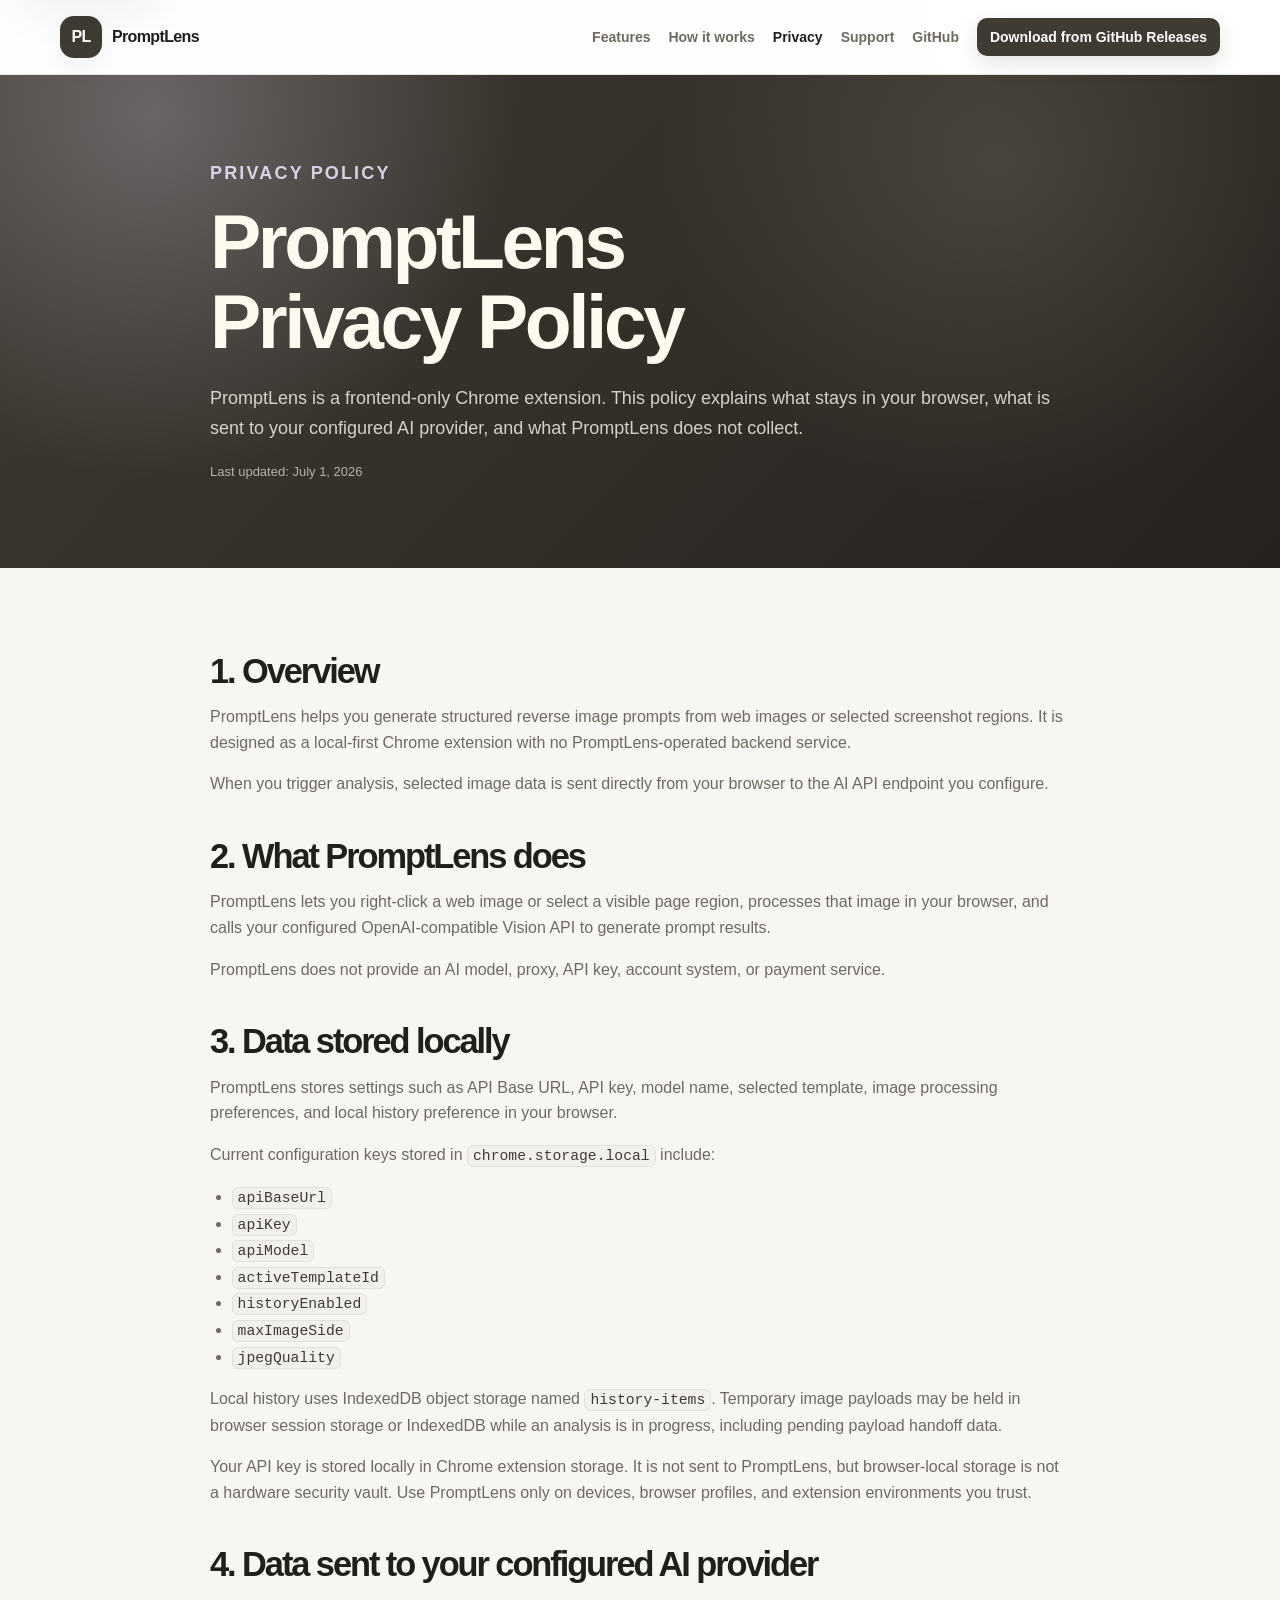
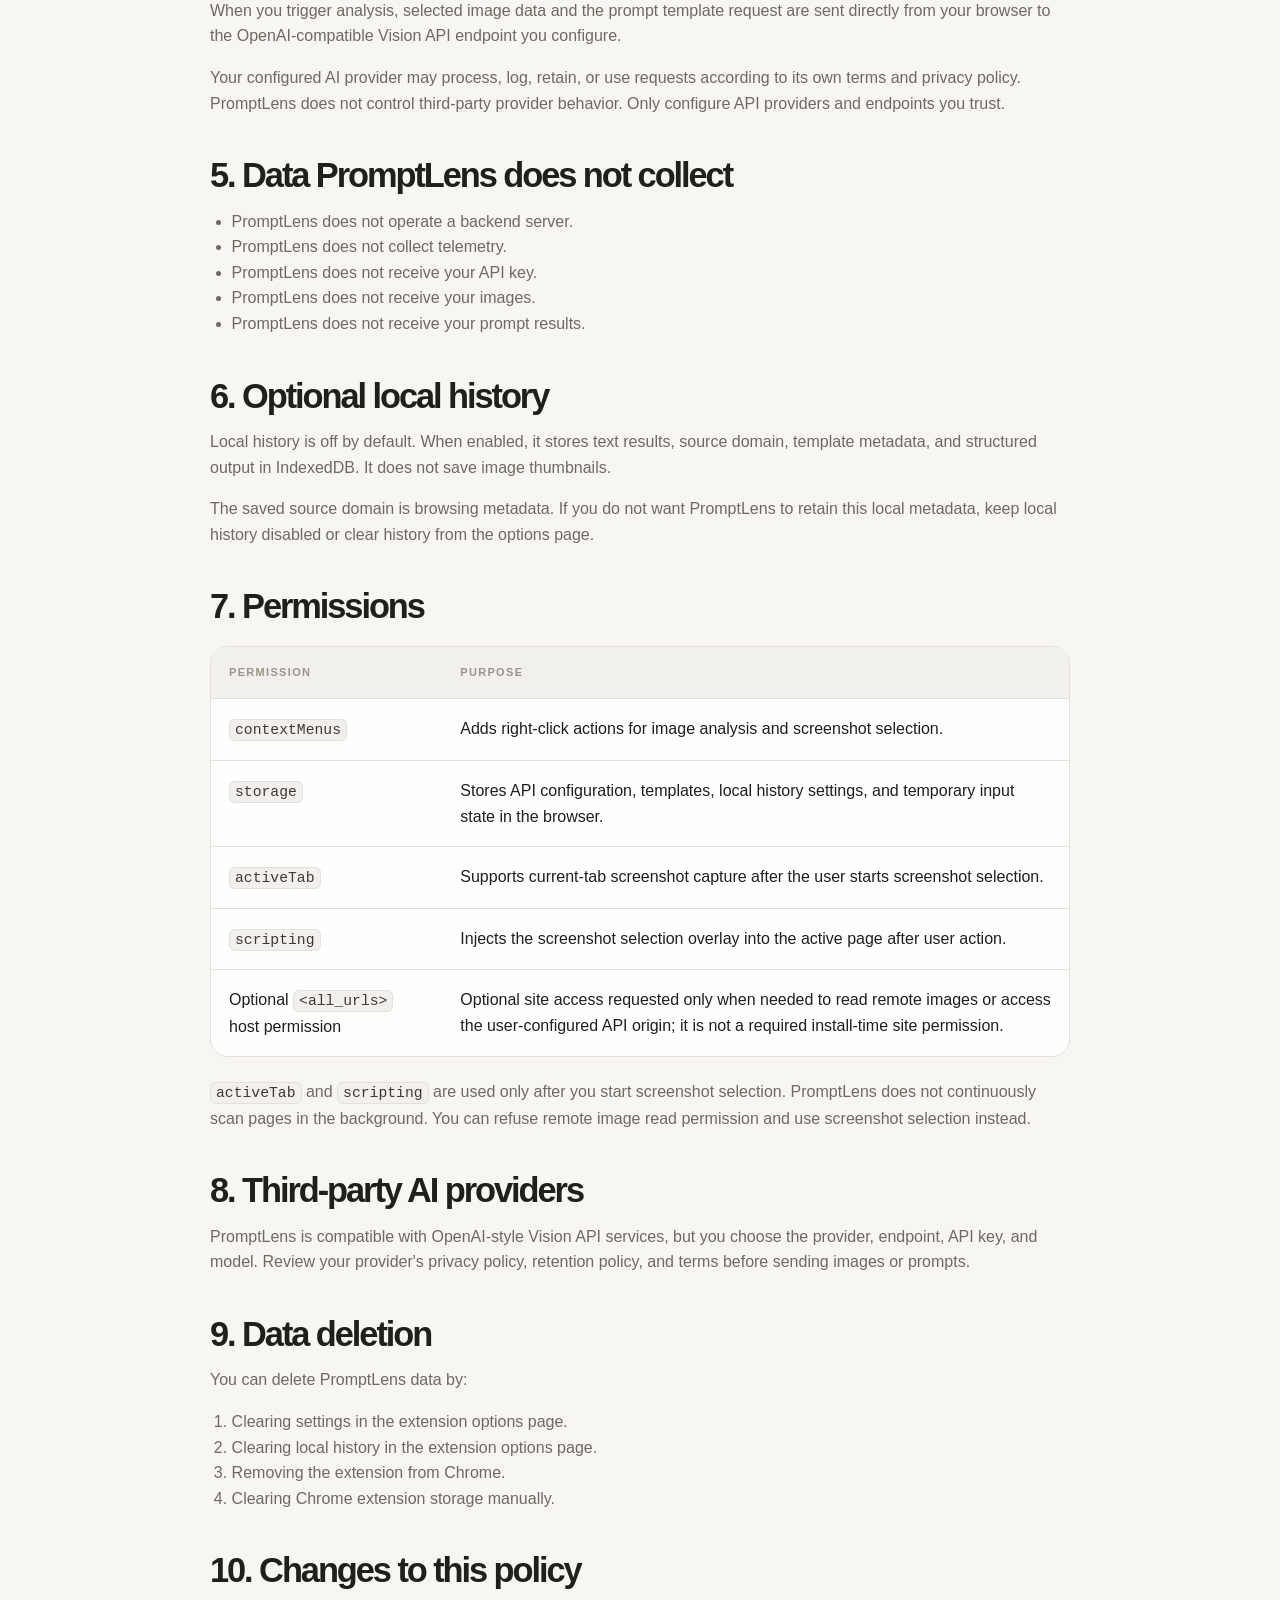
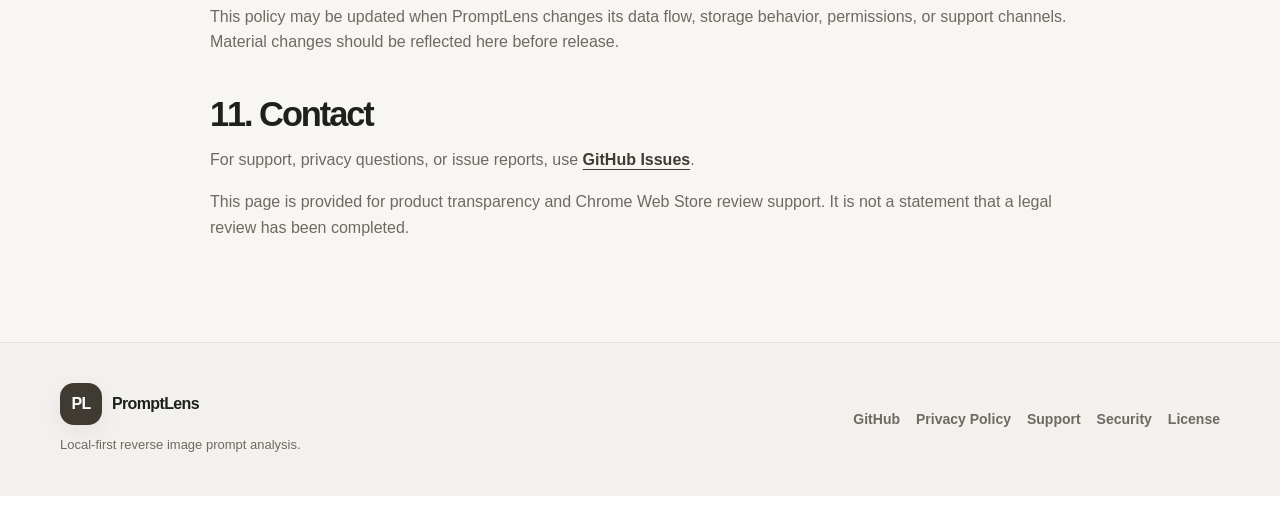
==== site/privacy/index.html @ fcf952e8 "docs: point website downloads to v0.3.0 release Co-Authored-By: Claude <noreply@anthropic.com>" ====
<!doctype html>
<html lang="en">
<head>
  <meta charset="utf-8">
  <meta name="viewport" content="width=device-width, initial-scale=1">
  <title>Privacy Policy — PromptLens</title>
  <meta name="theme-color" content="#3f3a32">
  <link rel="icon" href="../assets/favicon.png" type="image/png">
  <meta name="description" content="Privacy Policy for PromptLens, a local-first Chrome extension that uses your configured OpenAI-compatible Vision API.">
  <link rel="stylesheet" href="../assets/site.css?v=20260701-hero">
</head>
<body>
  <a class="skip-link" href="#main-content">Skip to content</a>
  <header class="site-header">
    <nav class="nav shell" aria-label="Primary navigation">
      <a class="brand" href="../" aria-label="PromptLens home"><span class="brand-mark">PL</span><span>PromptLens</span></a>
      <button class="nav-toggle" type="button" aria-expanded="false" aria-controls="nav-links" aria-label="Open navigation">Menu</button>
      <div class="nav-links" id="nav-links">
        <a href="../#features">Features</a>
        <a href="../#how-it-works">How it works</a>
        <a href="../privacy/" aria-current="page">Privacy</a>
        <a href="../support/">Support</a>
        <a href="https://github.com/wildbyteai/promptlens">GitHub</a>
        <a class="nav-cta" href="https://github.com/wildbyteai/promptlens/releases/tag/v0.3.0">Download from GitHub Releases</a>
      </div>
    </nav>
  </header>

  <main id="main-content">
    <section class="page-hero section-dark">
      <div class="shell narrow">
        <p class="eyebrow">Privacy Policy</p>
        <h1>PromptLens Privacy Policy</h1>
        <p>PromptLens is a frontend-only Chrome extension. This policy explains what stays in your browser, what is sent to your configured AI provider, and what PromptLens does not collect.</p>
        <p class="last-updated">Last updated: July 1, 2026</p>
      </div>
    </section>

    <article class="section policy-content">
      <div class="shell narrow prose">
        <h2>1. Overview</h2>
        <p>PromptLens helps you generate structured reverse image prompts from web images or selected screenshot regions. It is designed as a local-first Chrome extension with no PromptLens-operated backend service.</p>
        <p>When you trigger analysis, selected image data is sent directly from your browser to the AI API endpoint you configure.</p>

        <h2>2. What PromptLens does</h2>
        <p>PromptLens lets you right-click a web image or select a visible page region, processes that image in your browser, and calls your configured OpenAI-compatible Vision API to generate prompt results.</p>
        <p>PromptLens does not provide an AI model, proxy, API key, account system, or payment service.</p>

        <h2>3. Data stored locally</h2>
        <p>PromptLens stores settings such as API Base URL, API key, model name, selected template, image processing preferences, and local history preference in your browser.</p>
        <p>Current configuration keys stored in <code>chrome.storage.local</code> include:</p>
        <ul>
          <li><code>apiBaseUrl</code></li>
          <li><code>apiKey</code></li>
          <li><code>apiModel</code></li>
          <li><code>activeTemplateId</code></li>
          <li><code>historyEnabled</code></li>
          <li><code>maxImageSide</code></li>
          <li><code>jpegQuality</code></li>
        </ul>
        <p>Local history uses IndexedDB object storage named <code>history-items</code>. Temporary image payloads may be held in browser session storage or IndexedDB while an analysis is in progress, including pending payload handoff data.</p>
        <p>Your API key is stored locally in Chrome extension storage. It is not sent to PromptLens, but browser-local storage is not a hardware security vault. Use PromptLens only on devices, browser profiles, and extension environments you trust.</p>

        <h2>4. Data sent to your configured AI provider</h2>
        <p>When you trigger analysis, selected image data and the prompt template request are sent directly from your browser to the OpenAI-compatible Vision API endpoint you configure.</p>
        <p>Your configured AI provider may process, log, retain, or use requests according to its own terms and privacy policy. PromptLens does not control third-party provider behavior. Only configure API providers and endpoints you trust.</p>

        <h2>5. Data PromptLens does not collect</h2>
        <ul>
          <li>PromptLens does not operate a backend server.</li>
          <li>PromptLens does not collect telemetry.</li>
          <li>PromptLens does not receive your API key.</li>
          <li>PromptLens does not receive your images.</li>
          <li>PromptLens does not receive your prompt results.</li>
        </ul>

        <h2>6. Optional local history</h2>
        <p>Local history is off by default. When enabled, it stores text results, source domain, template metadata, and structured output in IndexedDB. It does not save image thumbnails.</p>
        <p>The saved source domain is browsing metadata. If you do not want PromptLens to retain this local metadata, keep local history disabled or clear history from the options page.</p>

        <h2>7. Permissions</h2>
        <div class="table-wrap in-prose">
          <table>
            <thead>
              <tr>
                <th scope="col">Permission</th>
                <th scope="col">Purpose</th>
              </tr>
            </thead>
            <tbody>
              <tr>
                <td><code>contextMenus</code></td>
                <td>Adds right-click actions for image analysis and screenshot selection.</td>
              </tr>
              <tr>
                <td><code>storage</code></td>
                <td>Stores API configuration, templates, local history settings, and temporary input state in the browser.</td>
              </tr>
              <tr>
                <td><code>activeTab</code></td>
                <td>Supports current-tab screenshot capture after the user starts screenshot selection.</td>
              </tr>
              <tr>
                <td><code>scripting</code></td>
                <td>Injects the screenshot selection overlay into the active page after user action.</td>
              </tr>
              <tr>
                <td>Optional <code>&lt;all_urls&gt;</code> host permission</td>
                <td>Optional site access requested only when needed to read remote images or access the user-configured API origin; it is not a required install-time site permission.</td>
              </tr>
            </tbody>
          </table>
        </div>
        <p><code>activeTab</code> and <code>scripting</code> are used only after you start screenshot selection. PromptLens does not continuously scan pages in the background. You can refuse remote image read permission and use screenshot selection instead.</p>

        <h2>8. Third-party AI providers</h2>
        <p>PromptLens is compatible with OpenAI-style Vision API services, but you choose the provider, endpoint, API key, and model. Review your provider's privacy policy, retention policy, and terms before sending images or prompts.</p>

        <h2>9. Data deletion</h2>
        <p>You can delete PromptLens data by:</p>
        <ol>
          <li>Clearing settings in the extension options page.</li>
          <li>Clearing local history in the extension options page.</li>
          <li>Removing the extension from Chrome.</li>
          <li>Clearing Chrome extension storage manually.</li>
        </ol>

        <h2>10. Changes to this policy</h2>
        <p>This policy may be updated when PromptLens changes its data flow, storage behavior, permissions, or support channels. Material changes should be reflected here before release.</p>

        <h2>11. Contact</h2>
        <p>For support, privacy questions, or issue reports, use <a href="https://github.com/wildbyteai/promptlens/issues">GitHub Issues</a>.</p>
        <p>This page is provided for product transparency and Chrome Web Store review support. It is not a statement that a legal review has been completed.</p>
      </div>
    </article>
  </main>

  <footer class="site-footer">
    <div class="shell footer-grid">
      <div>
        <a class="brand" href="../" aria-label="PromptLens home"><span class="brand-mark">PL</span><span>PromptLens</span></a>
        <p>Local-first reverse image prompt analysis.</p>
      </div>
      <nav class="footer-links" aria-label="Footer navigation">
        <a href="https://github.com/wildbyteai/promptlens">GitHub</a>
        <a href="../privacy/">Privacy Policy</a>
        <a href="../support/">Support</a>
        <a href="https://github.com/wildbyteai/promptlens/security">Security</a>
        <a href="https://github.com/wildbyteai/promptlens/blob/main/LICENSE">License</a>
      </nav>
    </div>
  </footer>
  <script src="../assets/site.js"></script>
</body>
</html>
---- site/assets/site.css ----
/* PromptLens website styles. No external dependencies, no remote fonts, no analytics. */
:root {
  color-scheme: light;
  --bg: #f7f6f2;
  --bg-soft: #fbfaf7;
  --surface: #ffffff;
  --surface-muted: #f1f0ec;
  --border: #e4e1da;
  --border-strong: #cbc6bb;
  --text: #1f1f1c;
  --muted: #6e6a62;
  --faint: #9a9489;
  --accent: #3f3a32;
  --accent-hover: #26231f;
  --accent-soft: #ece8ff;
  --success: #087f5b;
  --success-bg: #e7f8ef;
  --danger: #c92a2a;
  --danger-bg: #fff0f0;
  --warning: #b35c00;
  --warning-bg: #fff7df;
  --info: #2563eb;
  --info-bg: #eef4ff;
  --cream: #fff6d8;
  --radius-control: 10px;
  --radius-card: 18px;
  --radius-large: 24px;
  --shadow-soft: 0 8px 24px rgba(40, 36, 28, 0.06);
  --shadow-card: 0 18px 48px rgba(40, 36, 28, 0.08);
  --shadow-deep: 0 28px 80px rgba(40, 36, 28, 0.16);
  --font-sans: -apple-system, BlinkMacSystemFont, "Segoe UI", "PingFang SC", "Microsoft YaHei", sans-serif;
  --font-mono: ui-monospace, SFMono-Regular, Menlo, Consolas, monospace;
  --shell: 1160px;
}

* {
  box-sizing: border-box;
}

html {
  scroll-behavior: smooth;
}

@media (prefers-reduced-motion: reduce) {
  html {
    scroll-behavior: auto;
  }

  *,
  *::before,
  *::after {
    animation-duration: 1ms !important;
    animation-iteration-count: 1 !important;
    transition-duration: 1ms !important;
  }
}

body {
  margin: 0;
  min-height: 100vh;
  color: var(--text);
  background:
    radial-gradient(circle at 12% 8%, rgba(79, 70, 229, 0.08), transparent 28%),
    linear-gradient(180deg, var(--bg-soft), var(--bg));
  font-family: var(--font-sans);
  line-height: 1.6;
  -webkit-font-smoothing: antialiased;
  text-rendering: optimizeLegibility;
}

img {
  display: block;
  max-width: 100%;
  height: auto;
}

a {
  color: inherit;
  text-decoration: none;
}

button,
a,
summary {
  -webkit-tap-highlight-color: transparent;
}

button:focus-visible,
a:focus-visible,
summary:focus-visible {
  outline: 3px solid rgba(63, 58, 50, 0.22);
  outline-offset: 2px;
}

code {
  padding: 2px 5px;
  border: 1px solid var(--border);
  border-radius: 6px;
  background: var(--surface-muted);
  color: var(--accent);
  font-family: var(--font-mono);
  font-size: 0.92em;
}

.shell {
  width: min(var(--shell), calc(100% - 36px));
  margin-inline: auto;
}

.narrow {
  width: min(860px, calc(100% - 36px));
}

.skip-link {
  position: fixed;
  left: 16px;
  top: 16px;
  z-index: 100;
  transform: translateY(-160%);
  padding: 10px 14px;
  border-radius: 999px;
  background: var(--accent);
  color: #fff;
  font-weight: 760;
  box-shadow: var(--shadow-card);
}

.skip-link:focus {
  transform: translateY(0);
}

.site-header {
  position: sticky;
  top: 0;
  z-index: 20;
  border-bottom: 1px solid rgba(228, 225, 218, 0.86);
  background: rgba(255, 255, 255, 0.88);
  backdrop-filter: blur(18px);
}

.nav {
  min-height: 74px;
  display: flex;
  align-items: center;
  justify-content: space-between;
  gap: 16px;
}

.brand {
  display: inline-flex;
  align-items: center;
  gap: 10px;
  color: var(--text);
  font-weight: 760;
  letter-spacing: -0.04em;
}

.brand-mark {
  width: 42px;
  height: 42px;
  border-radius: 14px;
  display: grid;
  place-items: center;
  background: var(--accent);
  color: #fff;
  font-weight: 850;
  letter-spacing: -0.05em;
  box-shadow: var(--shadow-soft);
}

.nav-links {
  display: flex;
  align-items: center;
  gap: 18px;
  color: var(--muted);
  font-size: 14px;
  font-weight: 650;
}

.nav-links a:hover,
.footer-links a:hover,
.text-link:hover,
.prose a:hover,
.support-toc a:hover {
  color: var(--text);
}

.nav-links [aria-current="page"] {
  color: var(--text);
}

.nav-cta,
.button,
.secondary-link,
.copy-button-main {
  display: inline-flex;
  align-items: center;
  justify-content: center;
  border-radius: var(--radius-control);
  font: inherit;
  font-size: 14px;
  font-weight: 760;
  transition: transform 150ms ease, background 150ms ease, border-color 150ms ease, box-shadow 150ms ease, color 150ms ease;
}

.nav-cta {
  min-height: 38px;
  padding: 8px 13px;
  background: var(--accent);
  color: #fff !important;
  box-shadow: 0 8px 22px rgba(38, 35, 31, 0.12);
}

.nav-cta:hover,
.button-primary:hover {
  background: var(--accent-hover);
  color: #fff !important;
  transform: translateY(-1px);
}

.nav-toggle {
  display: none;
  min-height: 38px;
  padding: 8px 12px;
  border: 1px solid var(--border);
  border-radius: var(--radius-control);
  background: #fff;
  color: var(--text);
  font: inherit;
  font-size: 14px;
  font-weight: 760;
}

.section {
  padding: 86px 0;
}

.section-muted {
  background: rgba(241, 240, 236, 0.72);
}

.section-dark,
.section-dark-soft {
  color: #fffaf0;
  background:
    radial-gradient(circle at 12% 8%, rgba(236, 232, 255, 0.26), transparent 30%),
    radial-gradient(circle at 78% 18%, rgba(255, 246, 216, 0.12), transparent 32%),
    linear-gradient(135deg, #3f3a32 0%, #26231f 100%);
}

.hero {
  position: relative;
  overflow: hidden;
  padding: 104px 0 92px;
}

.hero::after {
  content: "";
  position: absolute;
  inset: auto -8% -30% 48%;
  height: 420px;
  border-radius: 999px;
  background: rgba(236, 232, 255, 0.10);
  filter: blur(20px);
  pointer-events: none;
}

.hero-grid {
  position: relative;
  z-index: 1;
  display: grid;
  grid-template-columns: minmax(0, 0.92fr) minmax(420px, 1.08fr);
  align-items: center;
  gap: 54px;
}

.eyebrow,
.card-kicker {
  margin: 0 0 12px;
  color: var(--faint);
  font-size: 11px;
  font-weight: 760;
  letter-spacing: 0.12em;
  text-transform: uppercase;
}

.section-dark .eyebrow,
.section-dark-soft .eyebrow {
  color: rgba(236, 232, 255, 0.86);
}

h1,
h2,
h3,
p {
  margin-top: 0;
}

h1 {
  margin-bottom: 22px;
  max-width: 780px;
  font-size: clamp(2rem, 4.5vw, 3.5rem);
  line-height: 1.05;
  letter-spacing: -0.045em;
  text-wrap: balance;
}

h2 {
  margin-bottom: 16px;
  font-size: clamp(2rem, 4vw, 3.35rem);
  line-height: 1;
  letter-spacing: -0.06em;
  text-wrap: balance;
}

h3 {
  margin-bottom: 8px;
  font-size: 16px;
  line-height: 1.25;
  letter-spacing: -0.02em;
}

.hero-lede,
.page-hero p {
  color: rgba(255, 250, 240, 0.80);
  font-size: 18px;
  line-height: 1.65;
}

.trust-list,
.check-list {
  display: flex;
  flex-wrap: wrap;
  gap: 8px;
  margin: 24px 0 0;
  padding: 0;
  list-style: none;
}

.trust-list li,
.check-list li,
.badge-pill {
  display: inline-flex;
  align-items: center;
  gap: 7px;
  min-height: 34px;
  padding: 7px 11px;
  border-radius: 999px;
  background: rgba(255, 255, 255, 0.10);
  color: rgba(255, 250, 240, 0.84);
  font-size: 13px;
  font-weight: 720;
}

.trust-list li::before,
.check-list li::before,
.badge-pill::before {
  content: "";
  width: 7px;
  height: 7px;
  border-radius: 50%;
  background: currentColor;
}

.hero-actions {
  display: flex;
  flex-wrap: wrap;
  gap: 10px;
  margin-top: 28px;
}

.button {
  min-height: 44px;
  padding: 11px 16px;
}

.button-primary {
  background: var(--accent);
  color: #fff;
  box-shadow: 0 8px 22px rgba(38, 35, 31, 0.16);
}

.button-secondary {
  border: 1px solid rgba(255, 255, 255, 0.20);
  background: rgba(255, 255, 255, 0.08);
  color: #fffaf0;
}

.button-secondary:hover {
  border-color: rgba(255, 255, 255, 0.36);
  background: rgba(255, 255, 255, 0.13);
}

.availability-note {
  margin: 14px 0 0;
  color: rgba(255, 250, 240, 0.62);
  font-size: 13px;
}

.availability-note.dark {
  color: var(--muted);
}

.hero-media {
  position: relative;
  min-height: 620px;
}

.screenshot-card {
  position: absolute;
  margin: 0;
  overflow: hidden;
  border: 1px solid rgba(228, 225, 218, 0.28);
  border-radius: var(--radius-large);
  background: rgba(255, 255, 255, 0.92);
  box-shadow: var(--shadow-deep);
}

.screenshot-card::before,
.screenshot-feature::before {
  content: "";
  display: block;
  height: 34px;
  border-bottom: 1px solid var(--border);
  background:
    radial-gradient(circle at 18px 17px, #ff6b6b 0 4px, transparent 5px),
    radial-gradient(circle at 34px 17px, #ffd43b 0 4px, transparent 5px),
    radial-gradient(circle at 50px 17px, #51cf66 0 4px, transparent 5px),
    linear-gradient(180deg, #fff, #fbfaf7);
}

.screenshot-card img,
.screenshot-feature img {
  width: 100%;
}

.screenshot-card-large {
  right: 0;
  top: 34px;
  width: min(94%, 660px);
}

.screenshot-card-small {
  width: min(52%, 338px);
}

.screenshot-card-menu {
  left: 0;
  top: 0;
}

.screenshot-card-options {
  left: 32px;
  bottom: 0;
}

.section-heading {
  max-width: 760px;
  margin-bottom: 30px;
}

.section-heading p:not(.eyebrow) {
  color: var(--muted);
  font-size: 15px;
}

.card-grid,
.steps,
.screenshot-grid,
.note-grid,
.install-grid,
.privacy-grid,
.footer-grid,
.support-grid,
.error-list {
  display: grid;
  gap: 14px;
}

.four-up {
  grid-template-columns: repeat(4, minmax(0, 1fr));
}

.card,
.step-card,
.install-card,
.error-list article,
details,
.note-grid p,
.support-toc,
.screenshot-feature {
  border: 1px solid var(--border);
  border-radius: var(--radius-card);
  background: rgba(255, 255, 255, 0.92);
  box-shadow: var(--shadow-soft);
}

.card,
.step-card,
.install-card,
.error-list article,
details,
.note-grid p {
  padding: 22px;
}

.card p,
.step-card p,
.install-card p,
.error-list p,
details p,
.note-grid p,
.prose p,
.prose li {
  color: var(--muted);
}

.card p,
.step-card p,
.install-card p,
.error-list p,
details p,
.note-grid p {
  margin-bottom: 0;
  font-size: 13px;
  line-height: 1.6;
}

.steps {
  grid-template-columns: repeat(3, minmax(0, 1fr));
}

.step-number {
  display: grid;
  width: 38px;
  height: 38px;
  place-items: center;
  margin-bottom: 16px;
  border-radius: 999px;
  background: var(--accent);
  color: #fff;
  font-weight: 850;
  box-shadow: 0 8px 22px rgba(38, 35, 31, 0.16);
}

.callout {
  margin-top: 22px;
  padding: 14px;
  border: 1px solid rgba(37, 99, 235, 0.14);
  border-radius: 14px;
  background: var(--info-bg);
  color: var(--info);
  font-size: 13px;
  line-height: 1.55;
}

.screenshot-grid {
  grid-template-columns: repeat(2, minmax(0, 1fr));
  gap: 18px;
}

.screenshot-feature {
  overflow: hidden;
}

.screenshot-feature img {
  aspect-ratio: 16 / 10;
  object-fit: cover;
  object-position: top left;
  border-bottom: 1px solid var(--border);
}

.screenshot-feature div {
  padding: 18px 20px 20px;
}

.screenshot-feature.wide {
  grid-column: 1 / -1;
}

.privacy-grid {
  grid-template-columns: 1.05fr 0.95fr;
  align-items: start;
}

.privacy-grid p,
.section-dark-soft li {
  color: rgba(255, 250, 240, 0.78);
}

.text-link,
.prose a {
  color: var(--accent);
  font-weight: 760;
  text-decoration: underline;
  text-underline-offset: 0.22em;
}

.section-dark-soft .text-link {
  color: var(--cream);
}

.table-wrap {
  overflow-x: auto;
  border: 1px solid var(--border);
  border-radius: var(--radius-card);
  background: rgba(255, 255, 255, 0.92);
  box-shadow: var(--shadow-soft);
}

.table-wrap.in-prose {
  margin: 22px 0;
  box-shadow: none;
}

table {
  width: 100%;
  min-width: 720px;
  border-collapse: collapse;
}

th,
td {
  padding: 17px 18px;
  border-bottom: 1px solid var(--border);
  text-align: left;
  vertical-align: top;
}

th {
  background: var(--surface-muted);
  color: var(--faint);
  font-size: 11px;
  font-weight: 760;
  letter-spacing: 0.12em;
  text-transform: uppercase;
}

tr:last-child td {
  border-bottom: 0;
}

.note-grid {
  grid-template-columns: repeat(3, minmax(0, 1fr));
  margin-top: 14px;
}

.install-grid {
  grid-template-columns: 1fr 1fr;
  align-items: start;
  gap: 22px;
}

.install-card ol {
  margin: 0;
  padding-left: 1.2rem;
  color: var(--muted);
}

.faq-list {
  display: grid;
  gap: 10px;
}

details {
  box-shadow: none;
}

summary {
  cursor: pointer;
  color: var(--text);
  font-weight: 760;
  list-style: none;
}

summary::-webkit-details-marker {
  display: none;
}

summary::before {
  content: "▸";
  display: inline-block;
  margin-right: 8px;
  color: var(--faint);
  transition: transform 150ms ease;
}

details[open] summary::before {
  transform: rotate(90deg);
}

details p {
  margin-top: 12px;
}

.site-footer {
  padding: 40px 0;
  border-top: 1px solid var(--border);
  background: rgba(241, 240, 236, 0.72);
}

.footer-grid {
  grid-template-columns: 1fr auto;
  align-items: center;
  gap: 22px;
}

.site-footer p {
  margin: 10px 0 0;
  color: var(--muted);
  font-size: 13px;
}

.footer-links {
  display: flex;
  flex-wrap: wrap;
  gap: 16px;
  color: var(--muted);
  font-size: 14px;
  font-weight: 650;
}

.page-hero {
  padding: 84px 0 72px;
}

.page-hero h1 {
  font-size: clamp(2.6rem, 6vw, 5rem);
}

.last-updated {
  color: rgba(255, 250, 240, 0.64) !important;
  font-size: 13px !important;
}

.prose h2 {
  margin-top: 42px;
  font-size: clamp(1.55rem, 3vw, 2.15rem);
}

.prose h2:first-child {
  margin-top: 0;
}

.prose h3 {
  margin-top: 26px;
}

.prose ul,
.prose ol {
  padding-left: 1.35rem;
}

.policy-content,
.support-layout {
  background: var(--bg);
}

.support-grid {
  grid-template-columns: 250px minmax(0, 1fr);
  align-items: start;
  gap: 22px;
}

.support-toc {
  position: sticky;
  top: 96px;
  display: grid;
  gap: 4px;
  padding: 14px;
}

.support-toc a {
  padding: 7px 9px;
  border-radius: 8px;
  color: var(--muted);
  font-size: 13px;
  font-weight: 720;
}

.support-toc a:hover {
  background: var(--surface-muted);
}

.support-content section {
  padding-bottom: 40px;
  border-bottom: 1px solid var(--border);
  margin-bottom: 40px;
}

.support-content section:last-child {
  padding-bottom: 0;
  border-bottom: 0;
  margin-bottom: 0;
}

.error-list {
  grid-template-columns: repeat(2, minmax(0, 1fr));
}

@media (max-width: 980px) {
  .nav {
    flex-wrap: wrap;
    padding: 14px 0;
  }

  .nav-toggle {
    display: inline-flex;
  }

  .nav-links {
    display: none;
    width: 100%;
    flex-direction: column;
    align-items: stretch;
    gap: 4px;
    padding: 10px 0 4px;
  }

  .nav-links.is-open {
    display: flex;
  }

  .nav-links a {
    padding: 9px 0;
  }

  .nav-cta {
    text-align: center;
  }

  .hero-grid,
  .privacy-grid,
  .install-grid,
  .support-grid {
    grid-template-columns: 1fr;
  }

  .hero-media {
    min-height: 560px;
  }

  .four-up,
  .steps,
  .note-grid {
    grid-template-columns: repeat(2, minmax(0, 1fr));
  }

  .support-toc {
    position: static;
  }
}

@media (max-width: 640px) {
  .shell,
  .narrow {
    width: min(100% - 24px, var(--shell));
  }

  .section {
    padding: 62px 0;
  }

  .hero,
  .page-hero {
    padding: 68px 0 60px;
  }

  .brand-mark {
    width: 38px;
    height: 38px;
  }

  .hero-media {
    min-height: auto;
    display: grid;
    gap: 14px;
  }

  .screenshot-card {
    position: static;
    width: 100%;
  }

  .four-up,
  .steps,
  .screenshot-grid,
  .note-grid,
  .error-list,
  .footer-grid {
    grid-template-columns: 1fr;
  }

  .screenshot-feature.wide {
    grid-column: auto;
  }

  .footer-grid {
    align-items: start;
  }

  .footer-links {
    flex-direction: column;
    gap: 10px;
  }
}
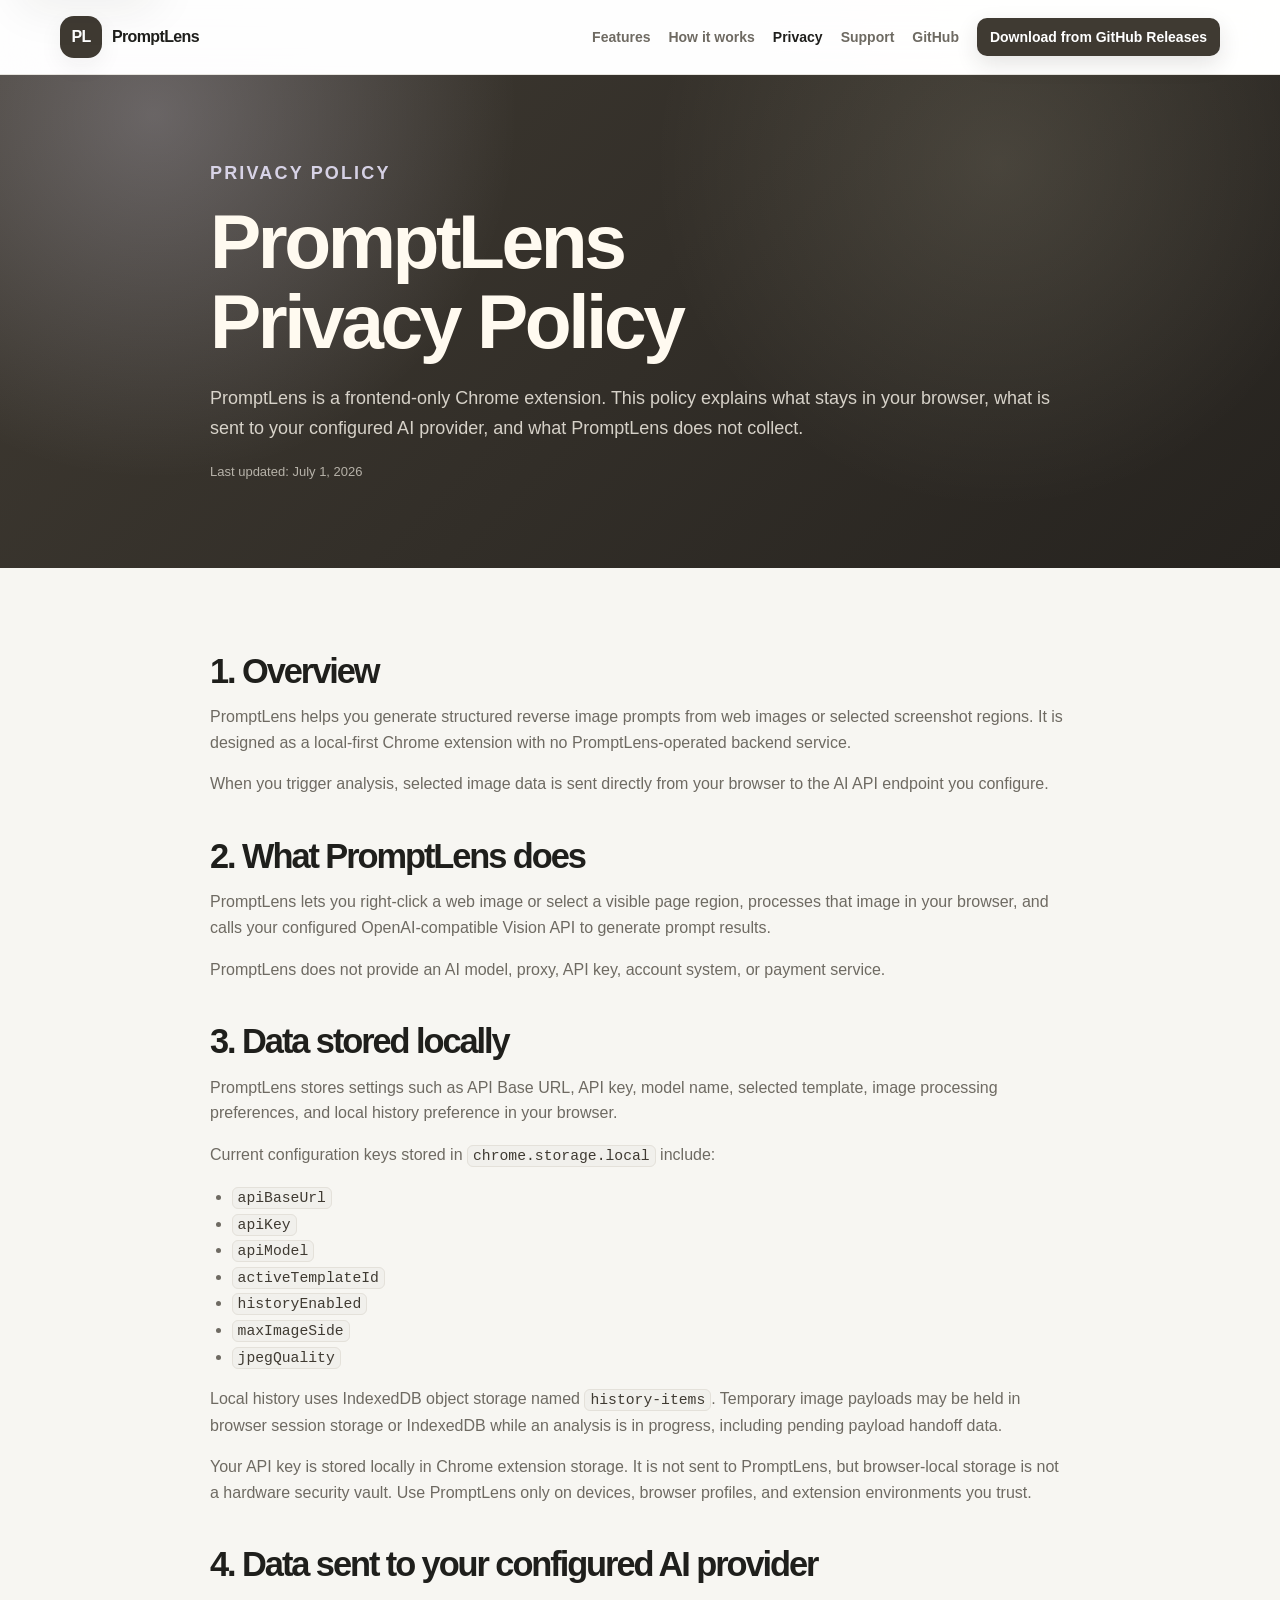
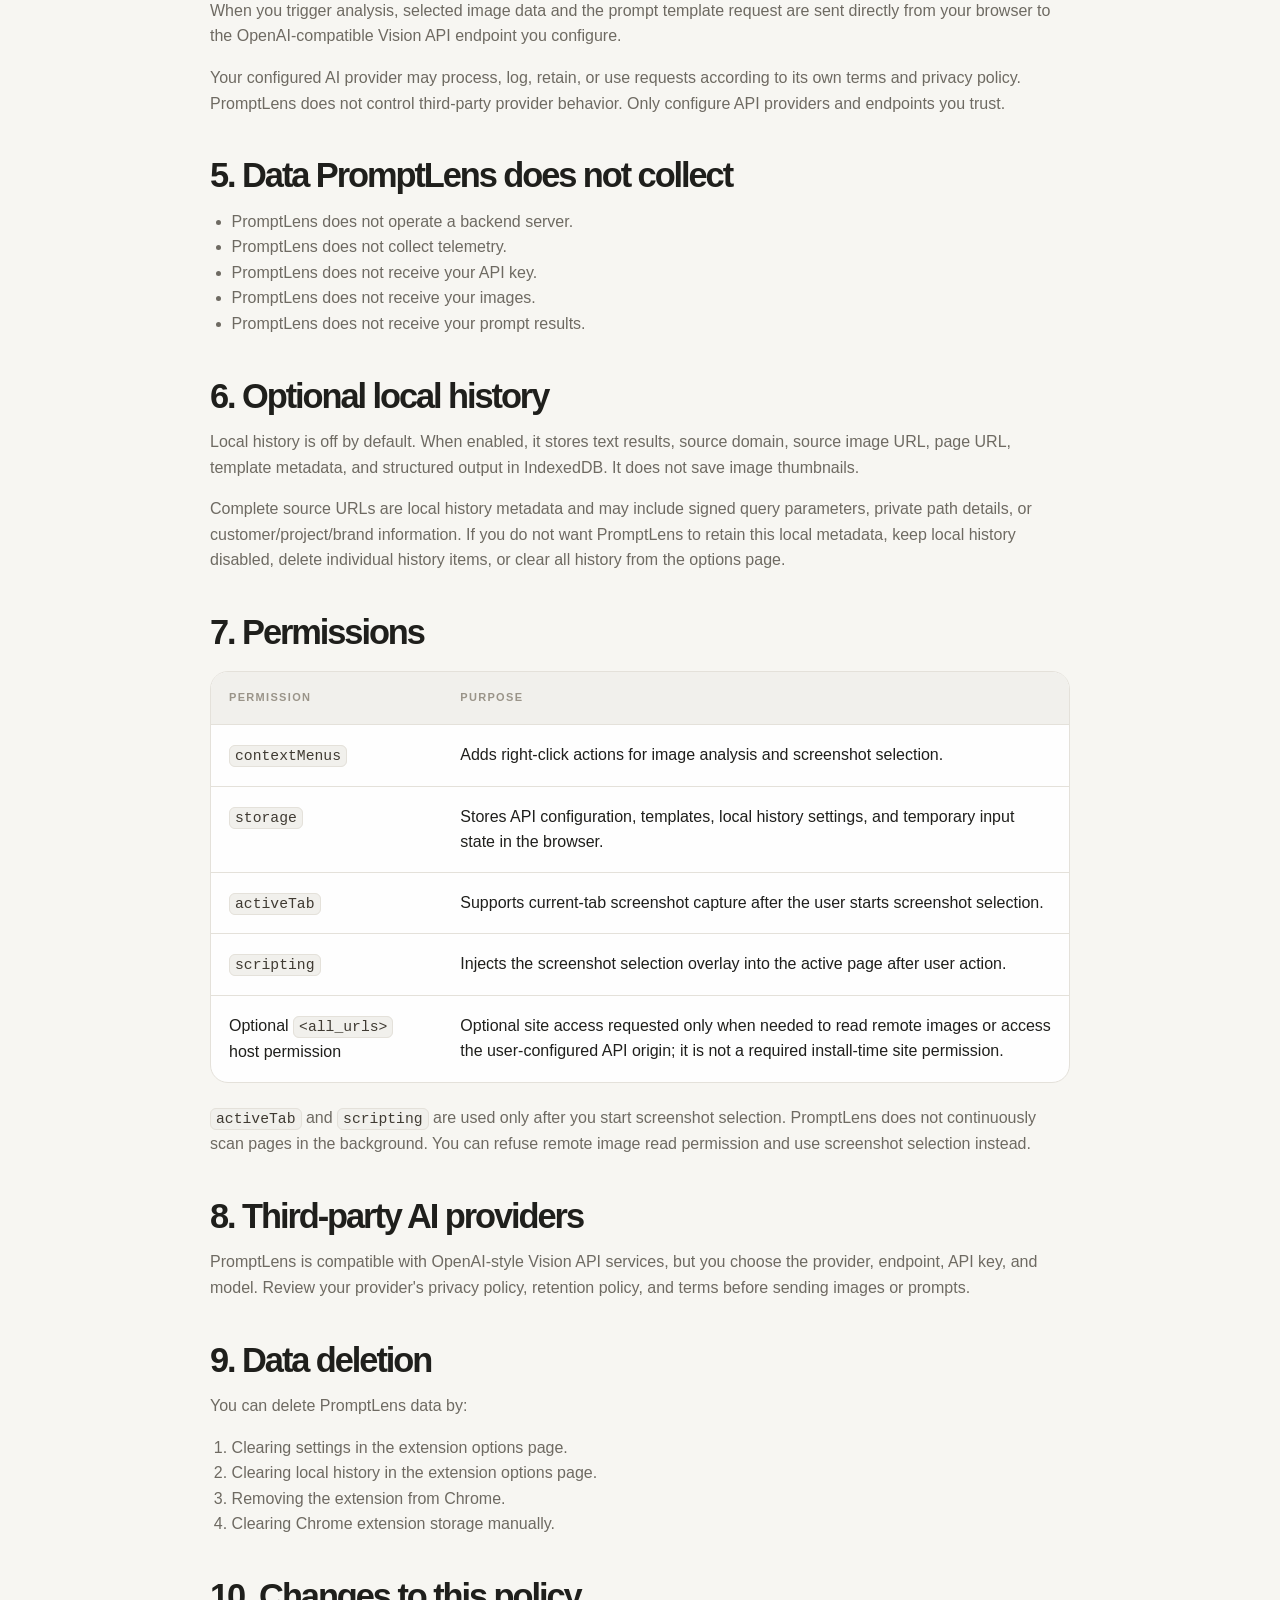
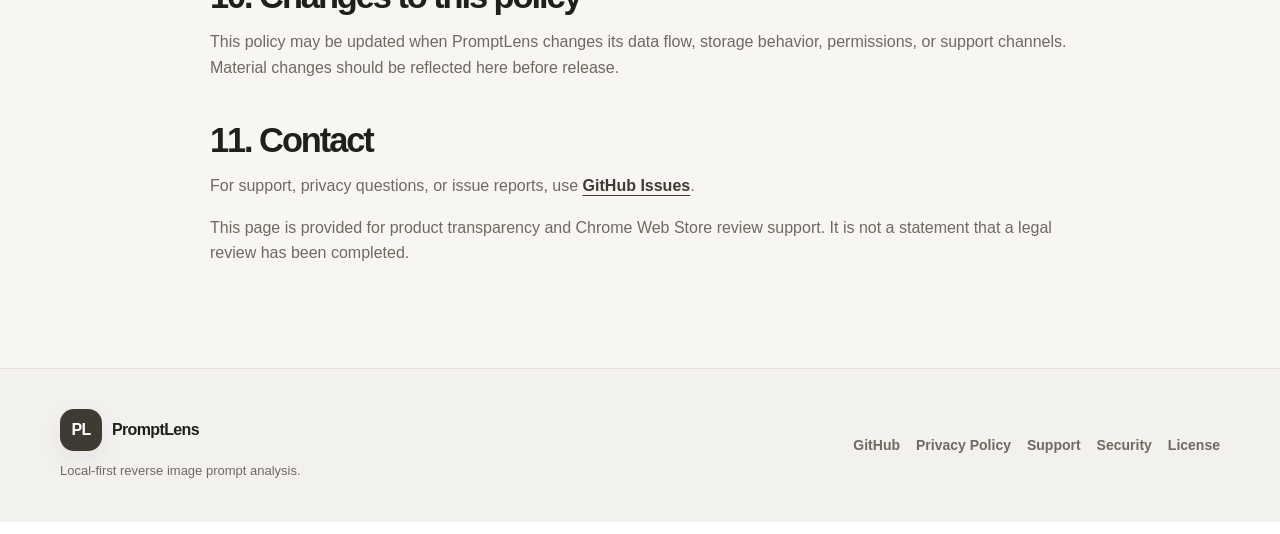
==== commit 3d8b969c: "feat: store source image URLs in history Co-Authored-By: Claude <noreply@anthropic.com>" ====
--- a/site/privacy/index.html
+++ b/site/privacy/index.html
@@ -75,8 +75,8 @@
         </ul>
 
         <h2>6. Optional local history</h2>
-        <p>Local history is off by default. When enabled, it stores text results, source domain, template metadata, and structured output in IndexedDB. It does not save image thumbnails.</p>
-        <p>The saved source domain is browsing metadata. If you do not want PromptLens to retain this local metadata, keep local history disabled or clear history from the options page.</p>
+        <p>Local history is off by default. When enabled, it stores text results, source domain, source image URL, page URL, template metadata, and structured output in IndexedDB. It does not save image thumbnails.</p>
+        <p>Complete source URLs are local history metadata and may include signed query parameters, private path details, or customer/project/brand information. If you do not want PromptLens to retain this local metadata, keep local history disabled, delete individual history items, or clear all history from the options page.</p>
 
         <h2>7. Permissions</h2>
         <div class="table-wrap in-prose">
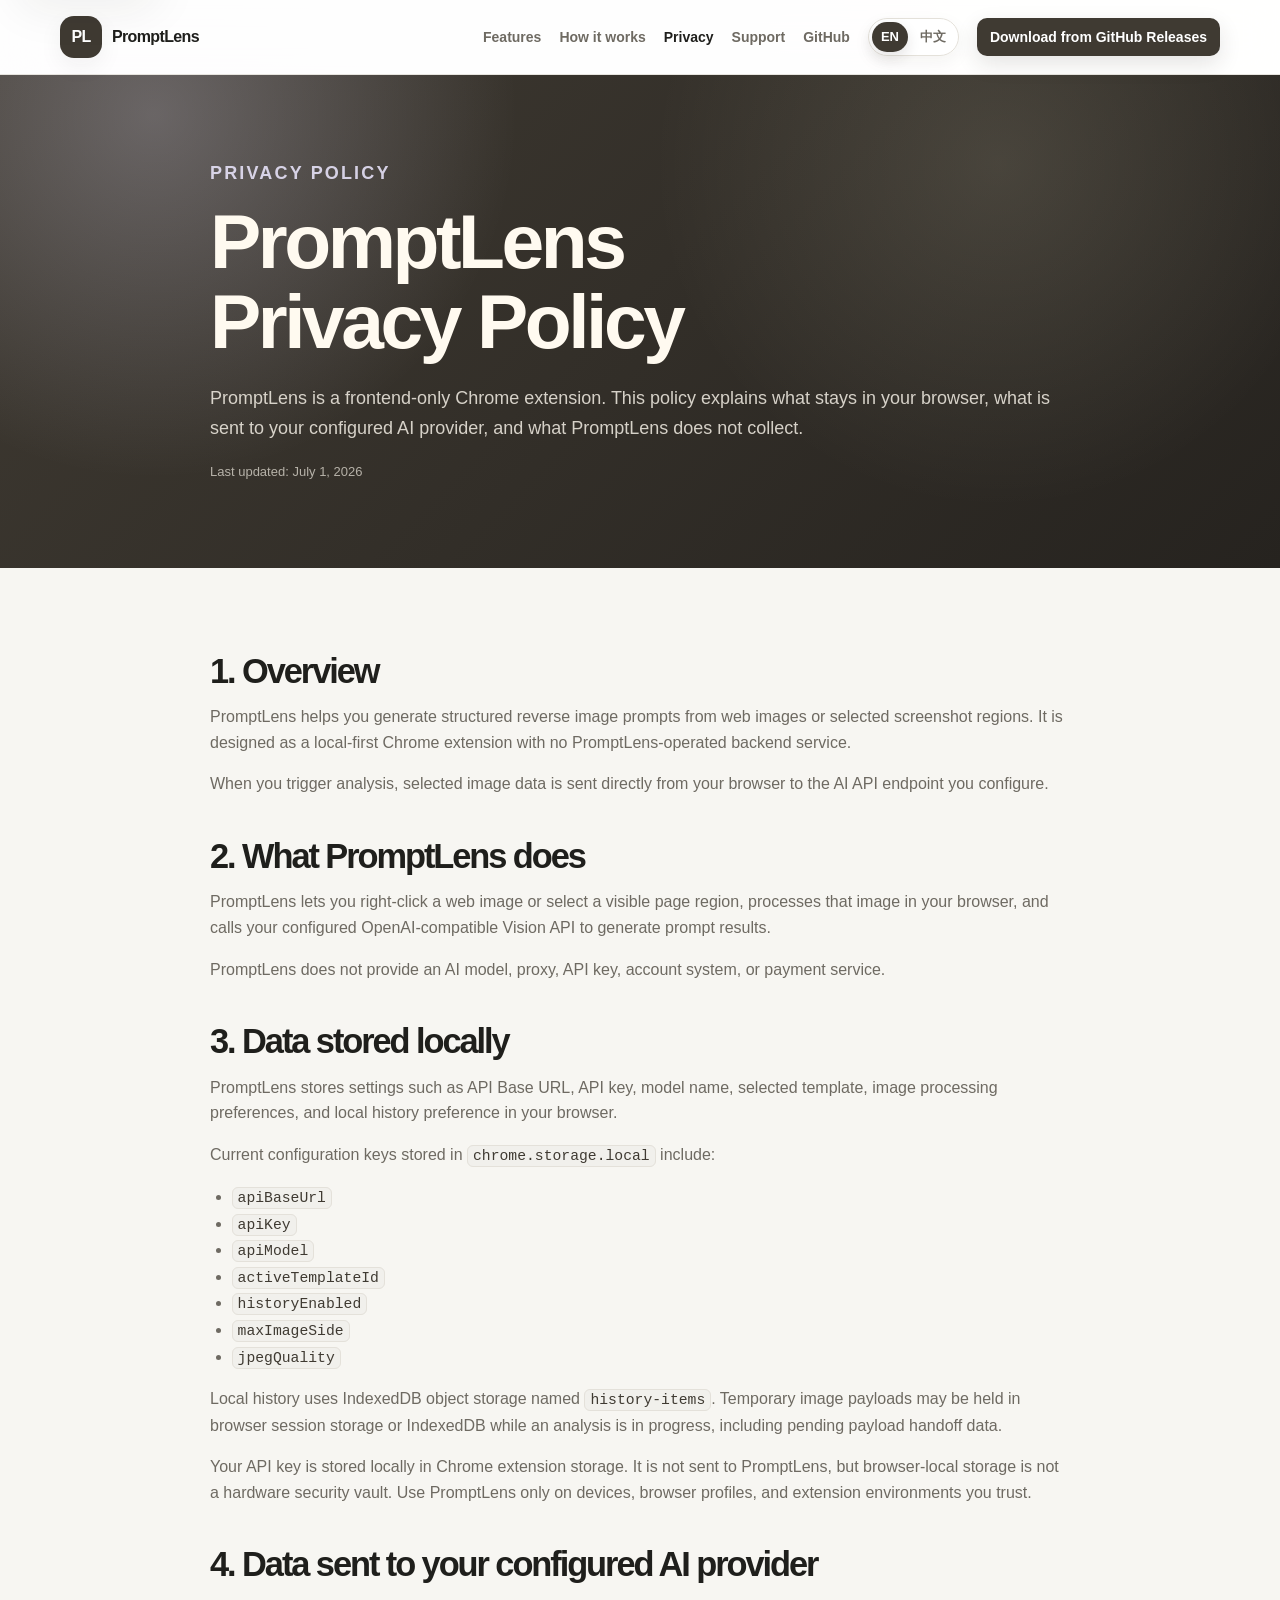
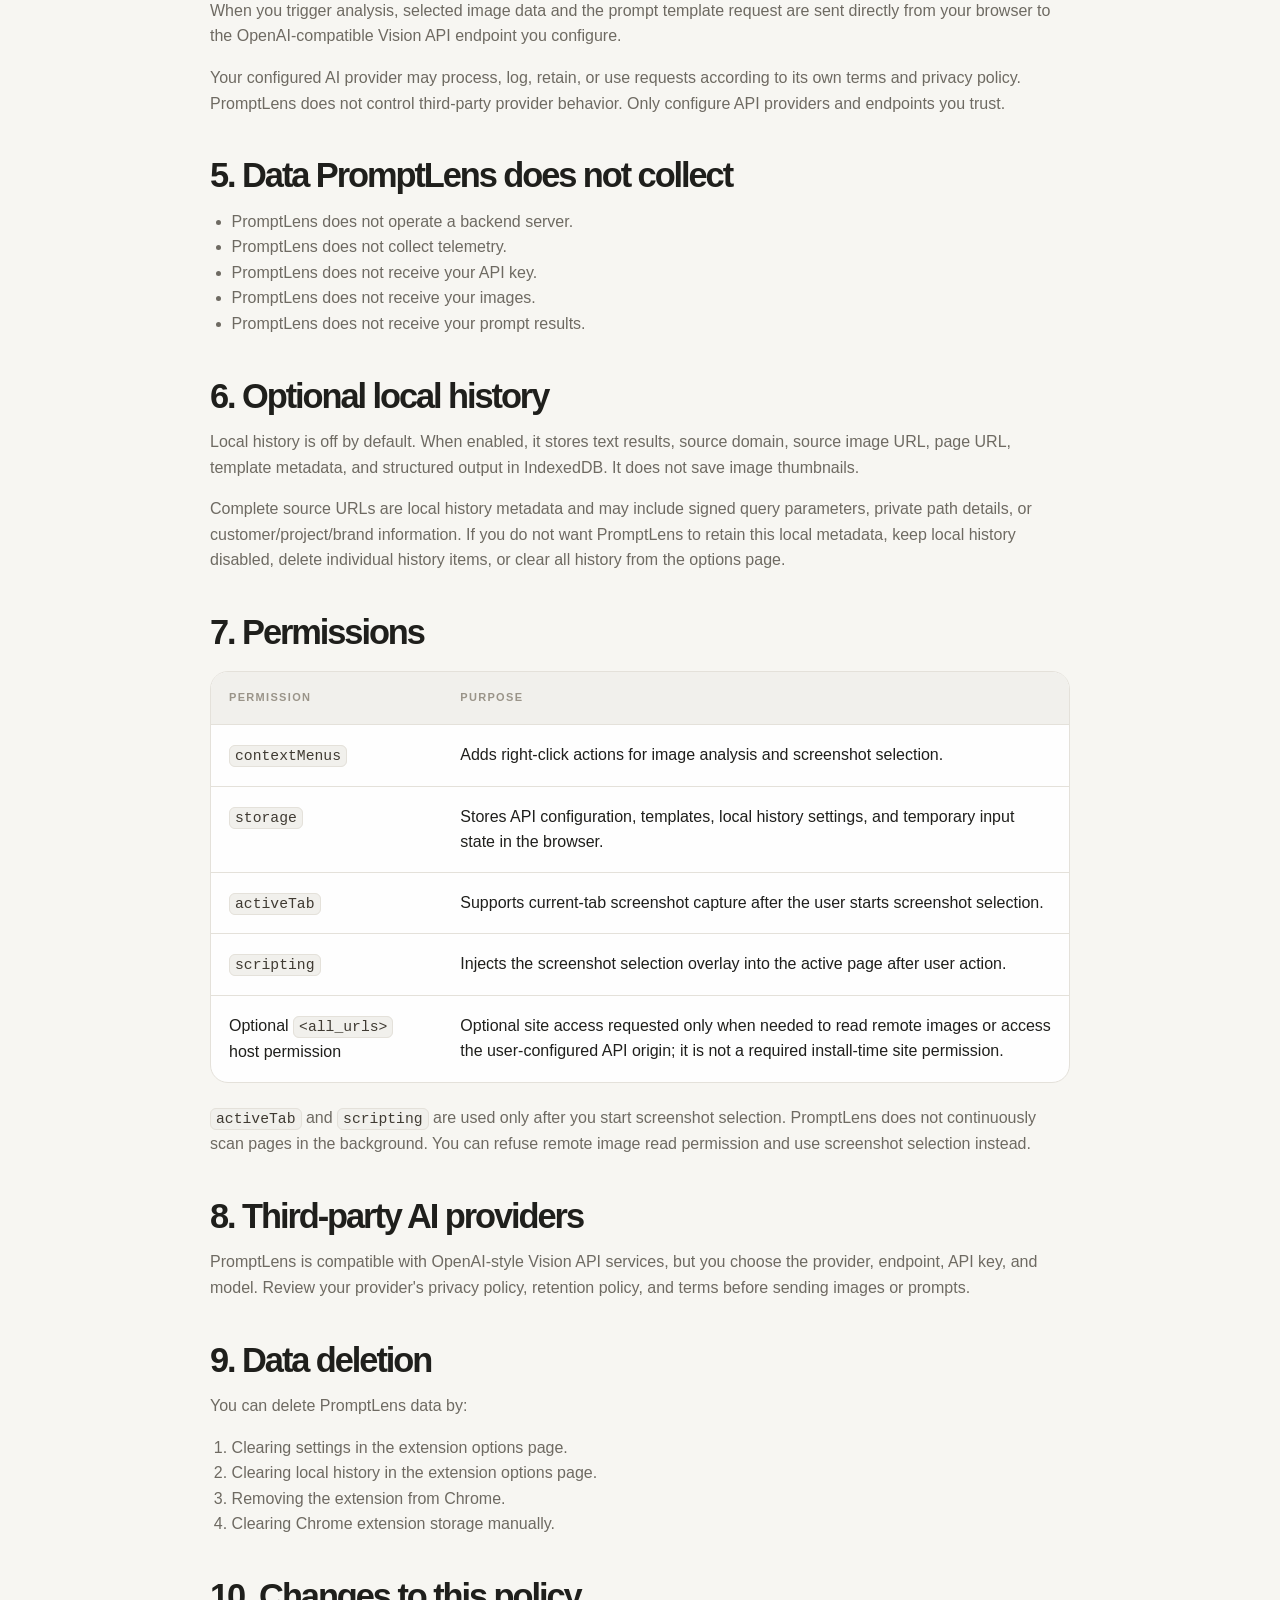
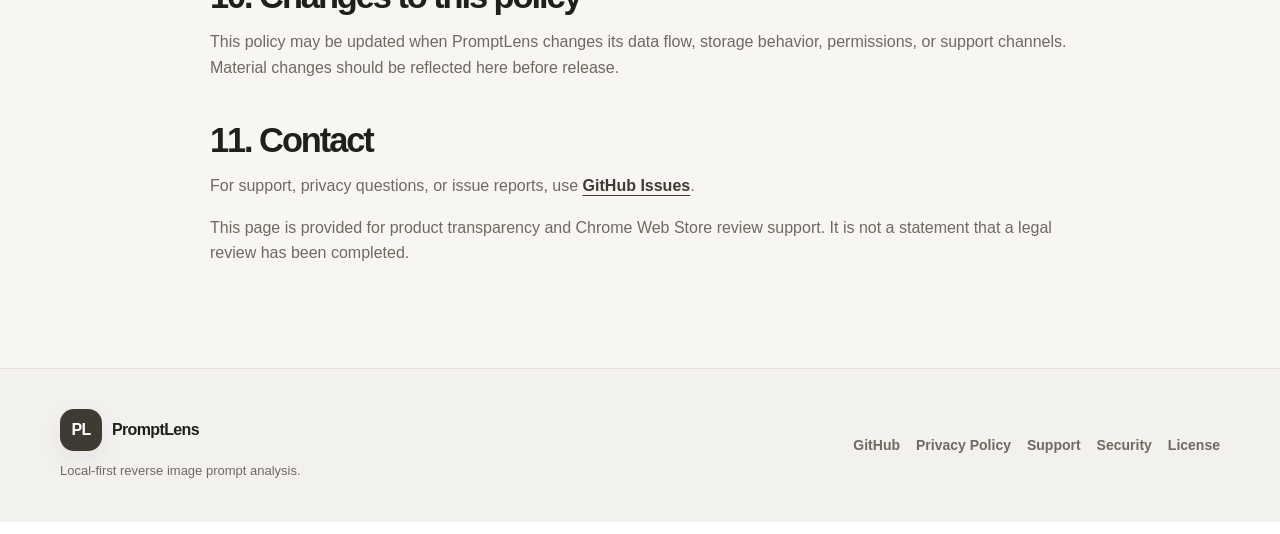
==== commit 6668e643: "feat: add website language switching Co-Authored-By: Claude <noreply@anthropic.com>" ====
--- a/site/privacy/index.html
+++ b/site/privacy/index.html
@@ -7,7 +7,7 @@
   <meta name="theme-color" content="#3f3a32">
   <link rel="icon" href="../assets/favicon.png" type="image/png">
   <meta name="description" content="Privacy Policy for PromptLens, a local-first Chrome extension that uses your configured OpenAI-compatible Vision API.">
-  <link rel="stylesheet" href="../assets/site.css?v=20260701-hero">
+  <link rel="stylesheet" href="../assets/site.css?v=20260702-i18n">
 </head>
 <body>
   <a class="skip-link" href="#main-content">Skip to content</a>
@@ -21,7 +21,11 @@
         <a href="../privacy/" aria-current="page">Privacy</a>
         <a href="../support/">Support</a>
         <a href="https://github.com/wildbyteai/promptlens">GitHub</a>
-        <a class="nav-cta" href="https://github.com/wildbyteai/promptlens/releases/tag/v0.3.0">Download from GitHub Releases</a>
+        <div class="language-switcher" aria-label="Language switcher">
+          <button class="language-option" type="button" data-lang-option="en" aria-pressed="true">EN</button>
+          <button class="language-option" type="button" data-lang-option="zh-CN" aria-pressed="false">中文</button>
+        </div>
+        <a class="nav-cta" href="https://github.com/wildbyteai/promptlens/releases/tag/v0.3.1">Download from GitHub Releases</a>
       </div>
     </nav>
   </header>
@@ -151,5 +155,6 @@
     </div>
   </footer>
   <script src="../assets/site.js"></script>
+  <script src="../assets/i18n.js"></script>
 </body>
 </html>
--- a/site/assets/site.css
+++ b/site/assets/site.css
@@ -189,6 +189,42 @@
   color: var(--text);
 }
 
+.language-switcher {
+  display: inline-flex;
+  align-items: center;
+  gap: 3px;
+  padding: 3px;
+  border: 1px solid var(--border);
+  border-radius: 999px;
+  background: rgba(255, 255, 255, 0.72);
+  box-shadow: 0 6px 18px rgba(40, 36, 28, 0.05);
+}
+
+.language-option {
+  min-height: 30px;
+  padding: 5px 9px;
+  border: 0;
+  border-radius: 999px;
+  background: transparent;
+  color: var(--muted);
+  font: inherit;
+  font-size: 13px;
+  font-weight: 760;
+  cursor: pointer;
+  transition: background 150ms ease, color 150ms ease, box-shadow 150ms ease;
+}
+
+.language-option.is-active {
+  background: var(--accent);
+  color: #fff;
+  box-shadow: 0 6px 14px rgba(38, 35, 31, 0.12);
+}
+
+.language-option:not(.is-active):hover {
+  color: var(--text);
+  background: var(--surface-muted);
+}
+
 .nav-cta,
 .button,
 .secondary-link,
@@ -825,8 +861,10 @@
     padding: 9px 0;
   }
 
-  .nav-cta {
+  .nav-cta,
+  .language-switcher {
     text-align: center;
+    justify-content: center;
   }
 
   .hero-grid,
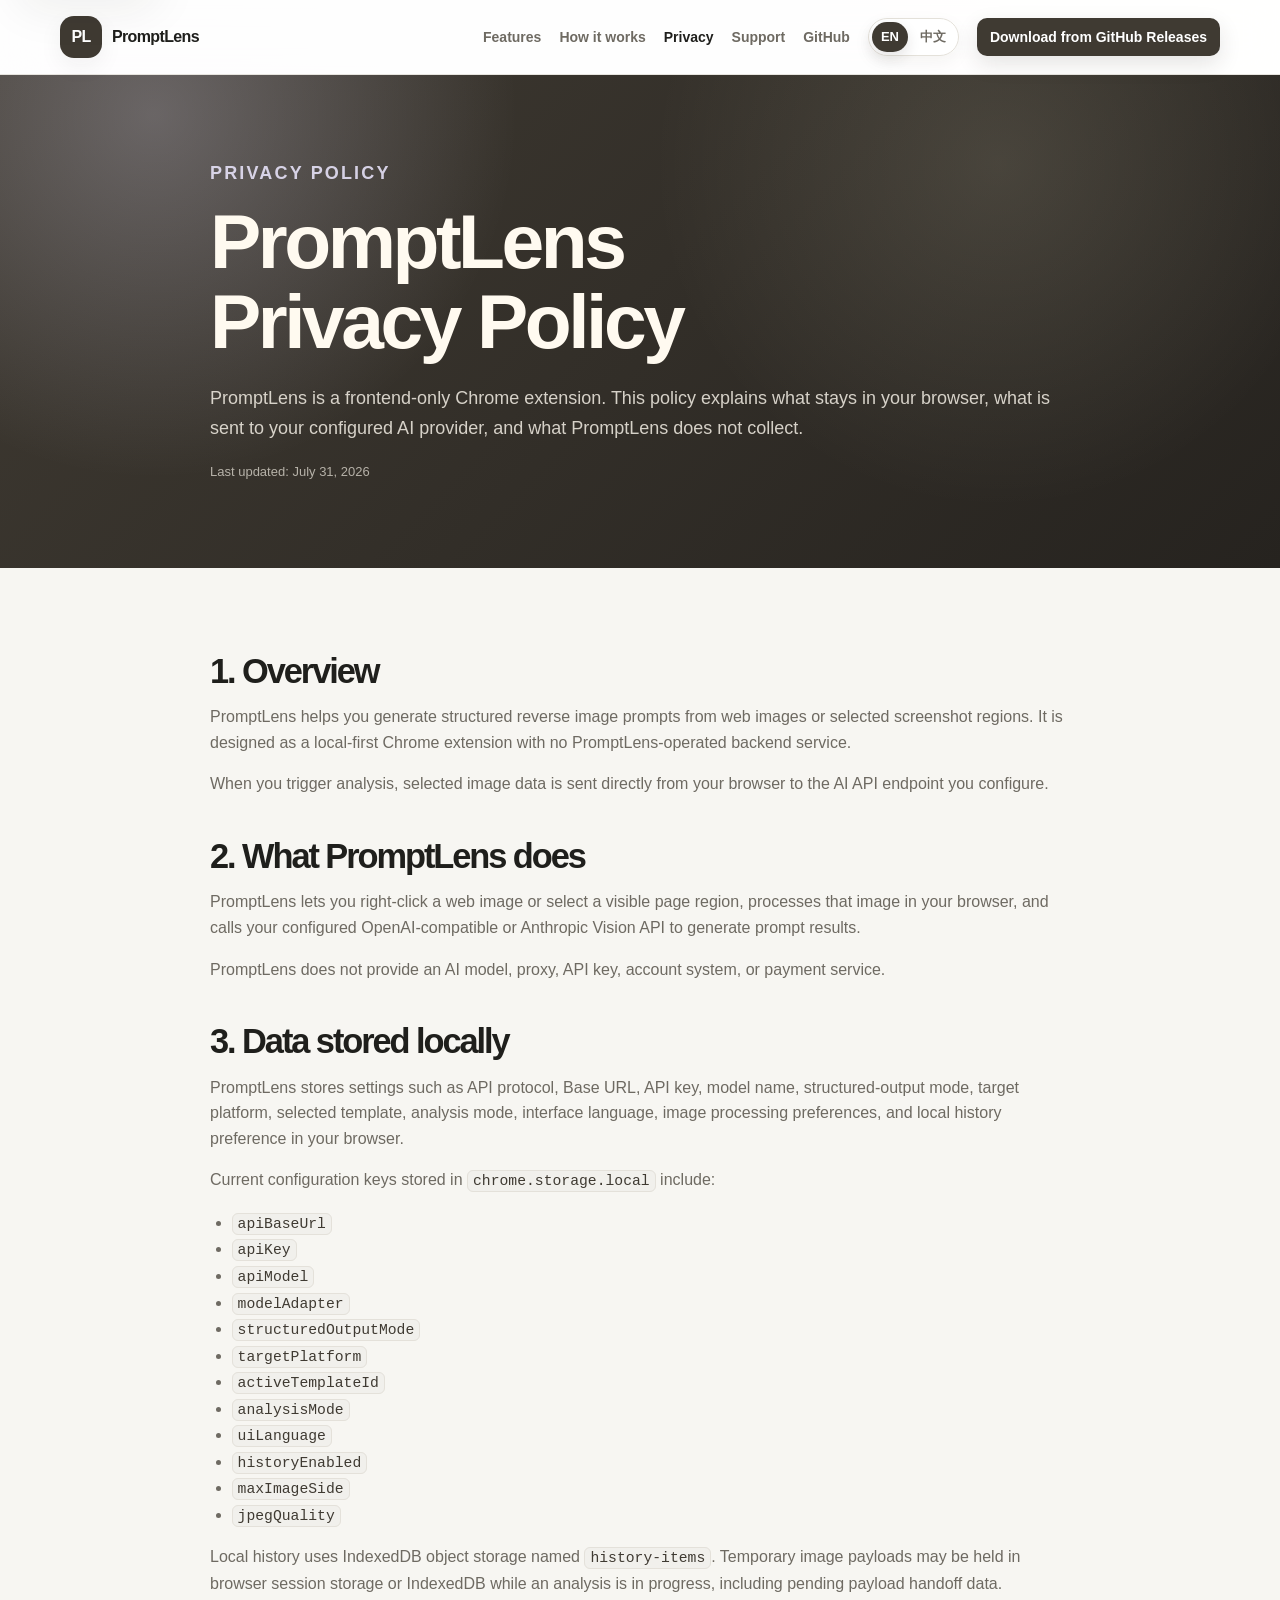
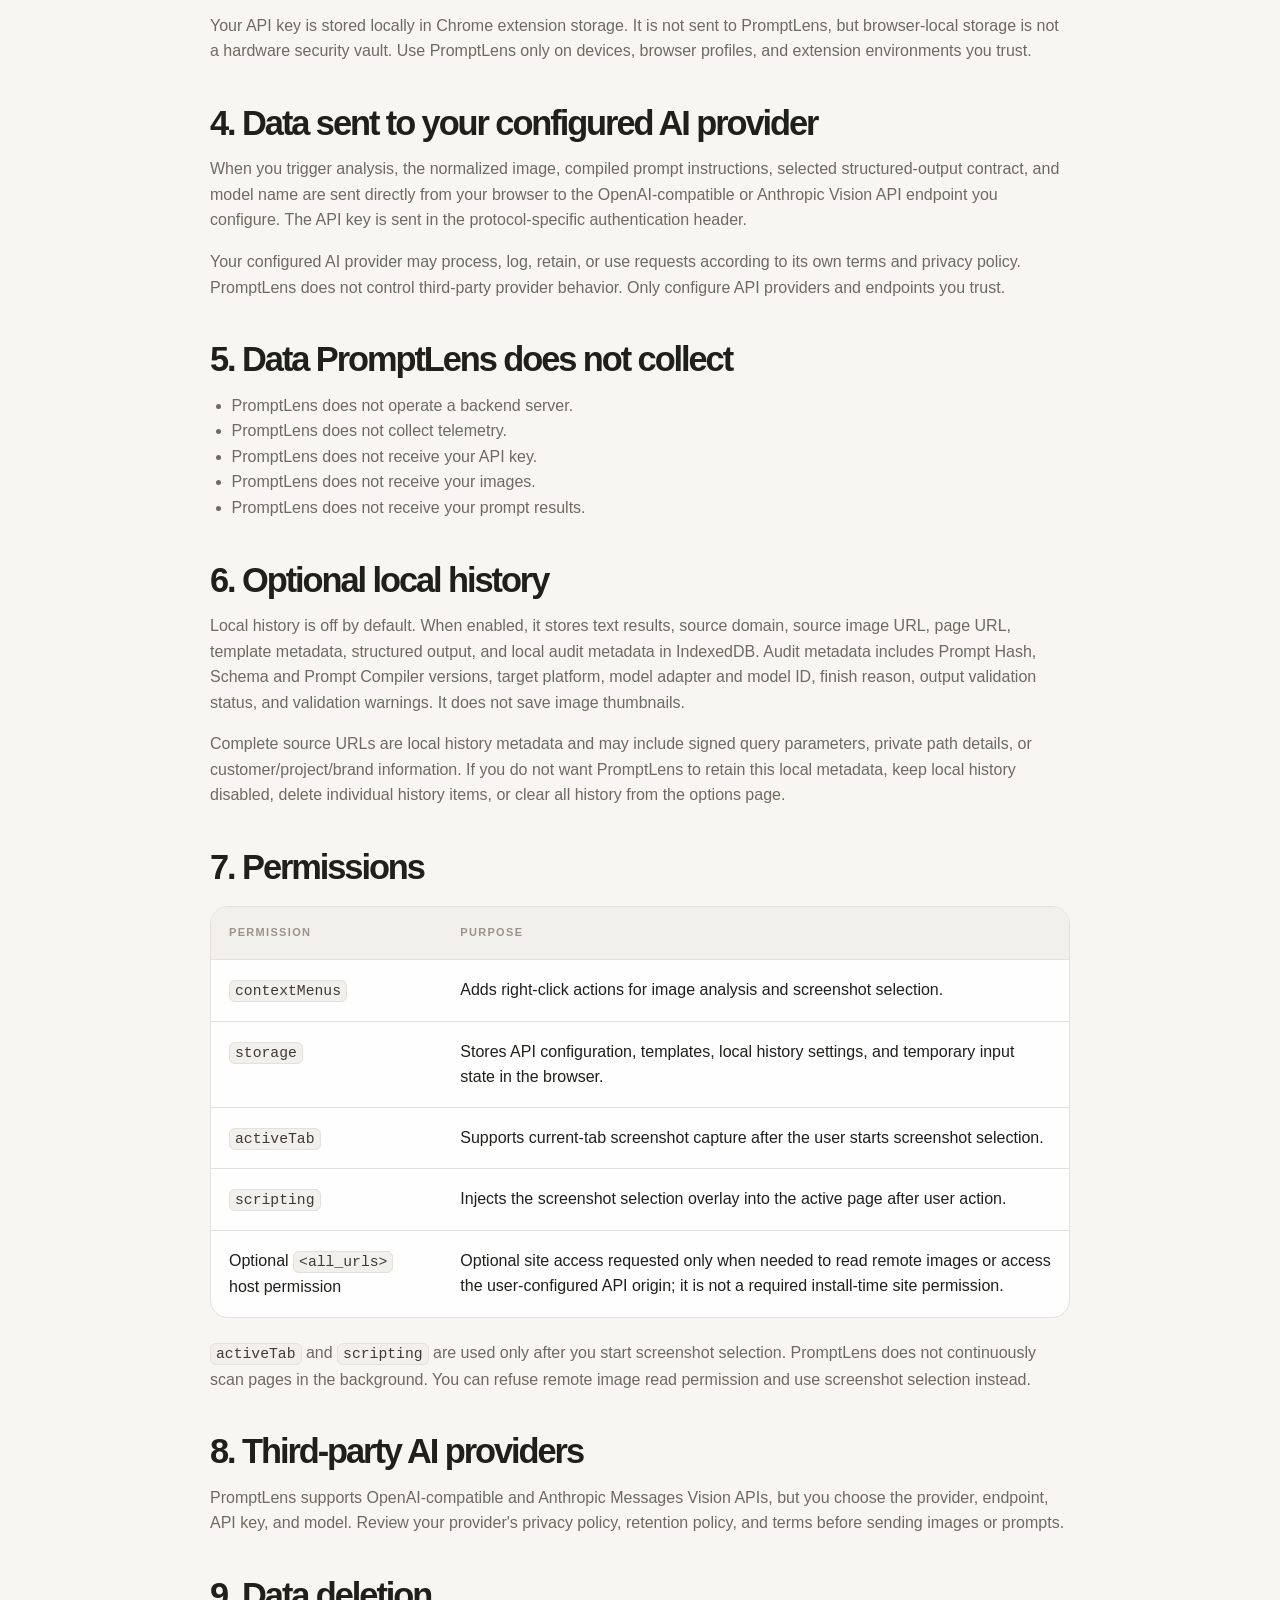
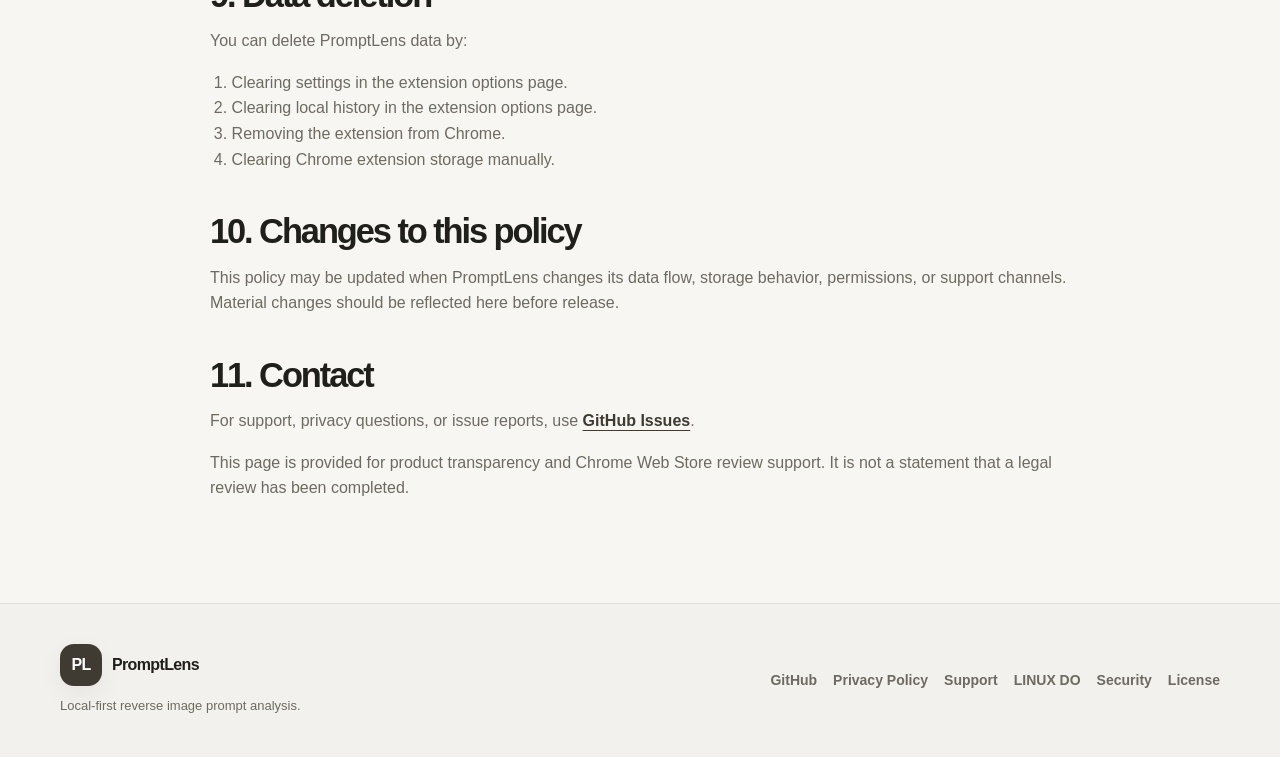
==== commit 1b8c681a: "chore: prepare v0.7.0 community release" ====
--- a/site/privacy/index.html
+++ b/site/privacy/index.html
@@ -6,7 +6,29 @@
   <title>Privacy Policy — PromptLens</title>
   <meta name="theme-color" content="#3f3a32">
   <link rel="icon" href="../assets/favicon.png" type="image/png">
-  <meta name="description" content="Privacy Policy for PromptLens, a local-first Chrome extension that uses your configured OpenAI-compatible Vision API.">
+  <meta name="description" content="Privacy Policy for PromptLens, a local-first Chrome extension that uses your configured OpenAI-compatible or Anthropic Vision API.">
+  <link rel="canonical" href="https://promptlens.bytewatcher.xyz/privacy/">
+  <link rel="alternate" hreflang="en" href="https://promptlens.bytewatcher.xyz/privacy/">
+  <link rel="alternate" hreflang="zh-CN" href="https://promptlens.bytewatcher.xyz/privacy/?lang=zh-CN">
+  <link rel="alternate" hreflang="x-default" href="https://promptlens.bytewatcher.xyz/privacy/">
+  <meta property="og:type" content="website">
+  <meta property="og:title" content="Privacy Policy — PromptLens">
+  <meta property="og:description" content="Privacy details for PromptLens, a local-first Chrome extension that sends images only to your configured OpenAI-compatible or Anthropic Vision API.">
+  <meta property="og:image" content="https://promptlens.bytewatcher.xyz/assets/promptlens-result.jpg">
+  <meta property="og:url" content="https://promptlens.bytewatcher.xyz/privacy/">
+  <meta name="twitter:card" content="summary_large_image">
+  <meta name="twitter:title" content="Privacy Policy — PromptLens">
+  <meta name="twitter:description" content="Privacy details for PromptLens, a local-first Chrome extension that sends images only to your configured OpenAI-compatible or Anthropic Vision API.">
+  <meta name="twitter:image" content="https://promptlens.bytewatcher.xyz/assets/promptlens-result.jpg">
+  <script type="application/ld+json">
+{
+  "@context": "https://schema.org",
+  "@type": "WebPage",
+  "name": "Privacy Policy — PromptLens",
+  "description": "Privacy details for PromptLens, a local-first Chrome extension that sends images only to your configured OpenAI-compatible or Anthropic Vision API.",
+  "url": "https://promptlens.bytewatcher.xyz/privacy/"
+}
+  </script>
   <link rel="stylesheet" href="../assets/site.css?v=20260702-i18n">
 </head>
 <body>
@@ -25,7 +47,7 @@
           <button class="language-option" type="button" data-lang-option="en" aria-pressed="true">EN</button>
           <button class="language-option" type="button" data-lang-option="zh-CN" aria-pressed="false">中文</button>
         </div>
-        <a class="nav-cta" href="https://github.com/wildbyteai/promptlens/releases/tag/v0.3.1">Download from GitHub Releases</a>
+        <a class="nav-cta" href="https://github.com/wildbyteai/promptlens/releases">Download from GitHub Releases</a>
       </div>
     </nav>
   </header>
@@ -36,7 +58,7 @@
         <p class="eyebrow">Privacy Policy</p>
         <h1>PromptLens Privacy Policy</h1>
         <p>PromptLens is a frontend-only Chrome extension. This policy explains what stays in your browser, what is sent to your configured AI provider, and what PromptLens does not collect.</p>
-        <p class="last-updated">Last updated: July 1, 2026</p>
+        <p class="last-updated">Last updated: July 31, 2026</p>
       </div>
     </section>
 
@@ -47,17 +69,22 @@
         <p>When you trigger analysis, selected image data is sent directly from your browser to the AI API endpoint you configure.</p>
 
         <h2>2. What PromptLens does</h2>
-        <p>PromptLens lets you right-click a web image or select a visible page region, processes that image in your browser, and calls your configured OpenAI-compatible Vision API to generate prompt results.</p>
+        <p>PromptLens lets you right-click a web image or select a visible page region, processes that image in your browser, and calls your configured OpenAI-compatible or Anthropic Vision API to generate prompt results.</p>
         <p>PromptLens does not provide an AI model, proxy, API key, account system, or payment service.</p>
 
         <h2>3. Data stored locally</h2>
-        <p>PromptLens stores settings such as API Base URL, API key, model name, selected template, image processing preferences, and local history preference in your browser.</p>
+        <p>PromptLens stores settings such as API protocol, Base URL, API key, model name, structured-output mode, target platform, selected template, analysis mode, interface language, image processing preferences, and local history preference in your browser.</p>
         <p>Current configuration keys stored in <code>chrome.storage.local</code> include:</p>
         <ul>
           <li><code>apiBaseUrl</code></li>
           <li><code>apiKey</code></li>
           <li><code>apiModel</code></li>
+          <li><code>modelAdapter</code></li>
+          <li><code>structuredOutputMode</code></li>
+          <li><code>targetPlatform</code></li>
           <li><code>activeTemplateId</code></li>
+          <li><code>analysisMode</code></li>
+          <li><code>uiLanguage</code></li>
           <li><code>historyEnabled</code></li>
           <li><code>maxImageSide</code></li>
           <li><code>jpegQuality</code></li>
@@ -66,7 +93,7 @@
         <p>Your API key is stored locally in Chrome extension storage. It is not sent to PromptLens, but browser-local storage is not a hardware security vault. Use PromptLens only on devices, browser profiles, and extension environments you trust.</p>
 
         <h2>4. Data sent to your configured AI provider</h2>
-        <p>When you trigger analysis, selected image data and the prompt template request are sent directly from your browser to the OpenAI-compatible Vision API endpoint you configure.</p>
+        <p>When you trigger analysis, the normalized image, compiled prompt instructions, selected structured-output contract, and model name are sent directly from your browser to the OpenAI-compatible or Anthropic Vision API endpoint you configure. The API key is sent in the protocol-specific authentication header.</p>
         <p>Your configured AI provider may process, log, retain, or use requests according to its own terms and privacy policy. PromptLens does not control third-party provider behavior. Only configure API providers and endpoints you trust.</p>
 
         <h2>5. Data PromptLens does not collect</h2>
@@ -79,7 +106,7 @@
         </ul>
 
         <h2>6. Optional local history</h2>
-        <p>Local history is off by default. When enabled, it stores text results, source domain, source image URL, page URL, template metadata, and structured output in IndexedDB. It does not save image thumbnails.</p>
+        <p>Local history is off by default. When enabled, it stores text results, source domain, source image URL, page URL, template metadata, structured output, and local audit metadata in IndexedDB. Audit metadata includes Prompt Hash, Schema and Prompt Compiler versions, target platform, model adapter and model ID, finish reason, output validation status, and validation warnings. It does not save image thumbnails.</p>
         <p>Complete source URLs are local history metadata and may include signed query parameters, private path details, or customer/project/brand information. If you do not want PromptLens to retain this local metadata, keep local history disabled, delete individual history items, or clear all history from the options page.</p>
 
         <h2>7. Permissions</h2>
@@ -118,7 +145,7 @@
         <p><code>activeTab</code> and <code>scripting</code> are used only after you start screenshot selection. PromptLens does not continuously scan pages in the background. You can refuse remote image read permission and use screenshot selection instead.</p>
 
         <h2>8. Third-party AI providers</h2>
-        <p>PromptLens is compatible with OpenAI-style Vision API services, but you choose the provider, endpoint, API key, and model. Review your provider's privacy policy, retention policy, and terms before sending images or prompts.</p>
+        <p>PromptLens supports OpenAI-compatible and Anthropic Messages Vision APIs, but you choose the provider, endpoint, API key, and model. Review your provider's privacy policy, retention policy, and terms before sending images or prompts.</p>
 
         <h2>9. Data deletion</h2>
         <p>You can delete PromptLens data by:</p>
@@ -149,6 +176,7 @@
         <a href="https://github.com/wildbyteai/promptlens">GitHub</a>
         <a href="../privacy/">Privacy Policy</a>
         <a href="../support/">Support</a>
+        <a href="https://linux.do/">LINUX DO</a>
         <a href="https://github.com/wildbyteai/promptlens/security">Security</a>
         <a href="https://github.com/wildbyteai/promptlens/blob/main/LICENSE">License</a>
       </nav>
